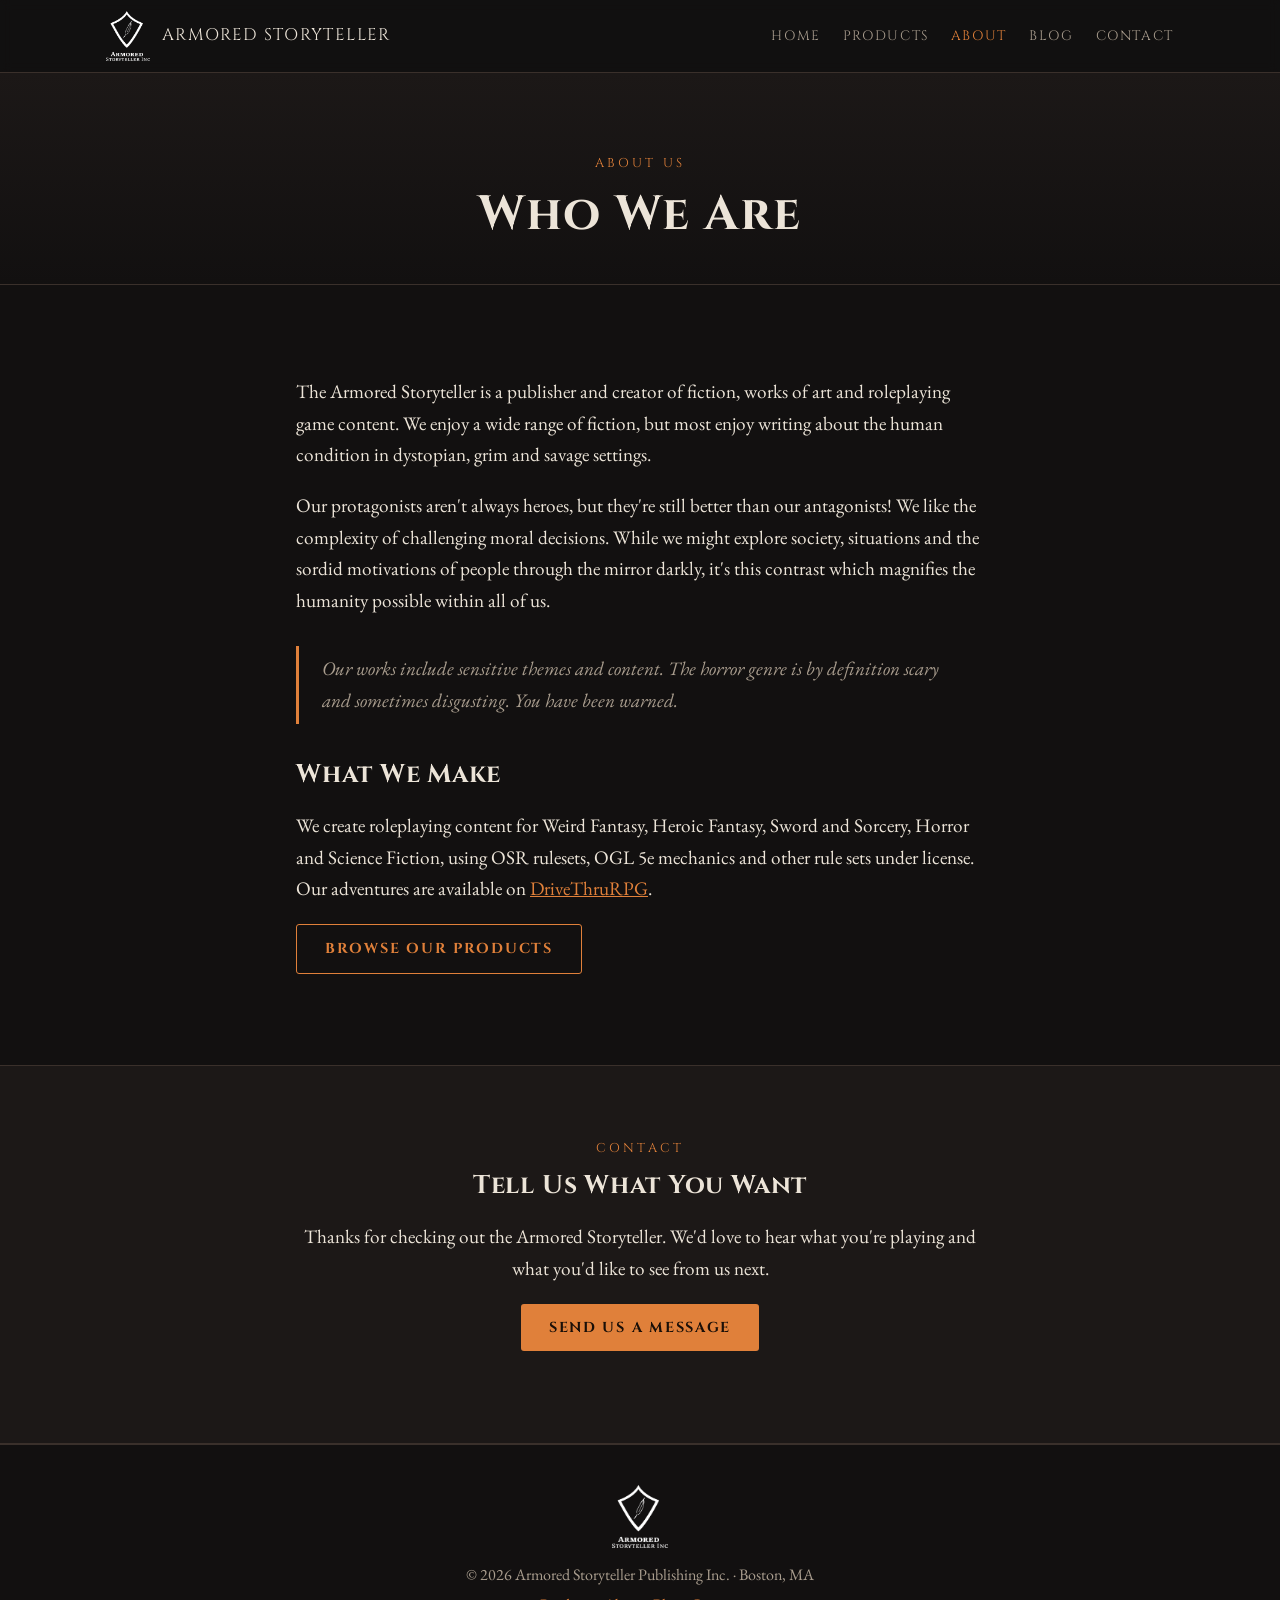
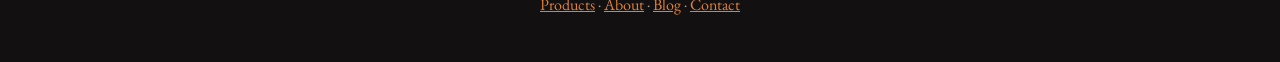
==== about.html @ 9a3fe021 "Rebuild Armored Storyteller site: home, about and blog pages" ====
<!doctype html>
<html lang="en">
<head>
  <meta charset="utf-8">
  <meta name="viewport" content="width=device-width, initial-scale=1">
  <title>About - Armored Storyteller Publishing</title>
  <meta name="description" content="Armored Storyteller is an independent publisher of fiction, art and roleplaying game content.">
  <link rel="icon" href="images/logo.png">
  <link rel="preconnect" href="https://fonts.googleapis.com">
  <link rel="preconnect" href="https://fonts.gstatic.com" crossorigin>
  <link href="https://fonts.googleapis.com/css2?family=Cinzel:wght@500;700&family=EB+Garamond:ital,wght@0,400;0,600;1,400&display=swap" rel="stylesheet">
  <link rel="stylesheet" href="style.css">
</head>
<body>

  <header class="site-header">
    <div class="wrap">
      <a class="brand" href="index.html">
        <img class="logo-img" src="images/logo-black.png" alt="">
        <span>Armored Storyteller</span>
      </a>
      <nav class="site-nav">
        <a href="index.html">Home</a>
        <a href="index.html#products">Products</a>
        <a href="about.html" aria-current="page">About</a>
        <a href="blog.html">Blog</a>
        <a href="about.html#contact">Contact</a>
      </nav>
    </div>
  </header>

  <main>
    <div class="page-head">
      <div class="wrap">
        <span class="eyebrow">About Us</span>
        <h1>Who We Are</h1>
      </div>
    </div>

    <section>
      <div class="wrap prose">
        <p>The Armored Storyteller is a publisher and creator of fiction, works of art and roleplaying game content. We enjoy a wide range of fiction, but most enjoy writing about the human condition in dystopian, grim and savage settings.</p>
        <p>Our protagonists aren't always heroes, but they're still better than our antagonists! We like the complexity of challenging moral decisions. While we might explore society, situations and the sordid motivations of people through the mirror darkly, it's this contrast which magnifies the humanity possible within all of us.</p>
        <blockquote>Our works include sensitive themes and content. The horror genre is by definition scary and sometimes disgusting. You have been warned.</blockquote>

        <h2>What We Make</h2>
        <p>We create roleplaying content for Weird Fantasy, Heroic Fantasy, Sword and Sorcery, Horror and Science Fiction, using OSR rulesets, OGL 5e mechanics and other rule sets under license. Our adventures are available on <a href="https://www.drivethrurpg.com/">DriveThruRPG</a>.</p>
        <p><a class="button ghost" href="index.html#products">Browse Our Products</a></p>
      </div>
    </section>

    <section id="contact" class="alt">
      <div class="wrap prose" style="text-align: center;">
        <span class="eyebrow">Contact</span>
        <h2 style="margin-top: 0;">Tell Us What You Want</h2>
        <p>Thanks for checking out the Armored Storyteller. We'd love to hear what you're playing and what you'd like to see from us next.</p>
        <!-- TODO: replace with the company's real contact email -->
        <p><a class="button" href="mailto:YOUR-EMAIL@example.com">Send Us a Message</a></p>
      </div>
    </section>
  </main>

  <footer class="site-footer">
    <div class="wrap">
      <img class="logo-img" src="images/logo-black.png" alt="">
      <p>&copy; 2026 Armored Storyteller Publishing Inc. &middot; Boston, MA</p>
      <p><a href="index.html#products">Products</a> &middot; <a href="about.html">About</a> &middot; <a href="blog.html">Blog</a> &middot; <a href="about.html#contact">Contact</a></p>
    </div>
  </footer>

</body>
</html>
---- style.css ----
/* Armored Storyteller Publishing - shared styles */

:root {
  --bg: #121010;
  --surface: #1c1817;
  --surface-2: #26201e;
  --border: #3a302b;
  --text: #ece4d8;
  --muted: #a99d8e;
  --ember: #e0803a;
  --ember-dark: #b55d22;
  --heading-font: "Cinzel", Georgia, serif;
  --body-font: "EB Garamond", Georgia, serif;
}

* { box-sizing: border-box; }

html { scroll-behavior: smooth; }

body {
  margin: 0;
  background: var(--bg);
  color: var(--text);
  font-family: var(--body-font);
  font-size: 1.2rem;
  line-height: 1.65;
}

img { max-width: 100%; display: block; }

a { color: var(--ember); }
a:hover { color: #f3a165; }

h1, h2, h3 {
  font-family: var(--heading-font);
  font-weight: 700;
  line-height: 1.2;
  letter-spacing: 0.03em;
  margin: 0 0 0.6em;
}

.wrap {
  max-width: 1100px;
  margin: 0 auto;
  padding: 0 16px;
}

/* ---------- Header ---------- */

.site-header {
  position: sticky;
  top: 0;
  z-index: 10;
  background: rgba(18, 16, 16, 0.94);
  border-bottom: 1px solid var(--border);
  backdrop-filter: blur(6px);
}

.site-header .wrap {
  display: flex;
  align-items: center;
  justify-content: space-between;
  gap: 16px;
  min-height: 72px;
  flex-wrap: wrap;
}

.brand {
  display: flex;
  align-items: center;
  gap: 12px;
  text-decoration: none;
  color: var(--text);
}

/* The logo file is black on white; invert it for the dark theme */
.logo-img {
  filter: invert(1);
  mix-blend-mode: screen;
}

.brand .logo-img { width: 44px; }

.brand span {
  font-family: var(--heading-font);
  font-size: 1.05rem;
  letter-spacing: 0.08em;
  text-transform: uppercase;
}

.site-nav {
  display: flex;
  flex-wrap: wrap;
  gap: 4px 22px;
}

.site-nav a {
  font-family: var(--heading-font);
  font-size: 0.85rem;
  letter-spacing: 0.12em;
  text-transform: uppercase;
  text-decoration: none;
  color: var(--muted);
  padding: 6px 0;
}

.site-nav a:hover,
.site-nav a[aria-current="page"] { color: var(--ember); }

/* ---------- Hero ---------- */

.hero {
  position: relative;
  padding: 110px 0 90px;
  background:
    linear-gradient(180deg, rgba(18,16,16,0.55) 0%, rgba(18,16,16,0.85) 70%, var(--bg) 100%),
    url("images/cavern.png") center / cover no-repeat;
  text-align: center;
}

.hero .logo-img {
  width: 150px;
  margin: 0 auto 28px;
}

.hero h1 {
  font-size: clamp(2rem, 6vw, 3.6rem);
  margin-bottom: 0.3em;
}

.hero p {
  max-width: 640px;
  margin: 0 auto 32px;
  font-size: 1.3rem;
  color: #d8cfc2;
}

.eyebrow {
  display: block;
  font-family: var(--heading-font);
  font-size: 0.8rem;
  letter-spacing: 0.25em;
  text-transform: uppercase;
  color: var(--ember);
  margin-bottom: 12px;
}

.button {
  display: inline-block;
  padding: 12px 28px;
  background: var(--ember);
  color: #1a0f08;
  font-family: var(--heading-font);
  font-weight: 700;
  font-size: 0.9rem;
  letter-spacing: 0.12em;
  text-transform: uppercase;
  text-decoration: none;
  border-radius: 3px;
}

.button:hover { background: #f09550; color: #1a0f08; }

.button.ghost {
  background: transparent;
  color: var(--ember);
  border: 1px solid var(--ember);
}

.button.ghost:hover { background: rgba(224, 128, 58, 0.12); color: var(--ember); }

/* ---------- Sections ---------- */

section { padding: 72px 0; }

.section-title {
  text-align: center;
  margin-bottom: 44px;
}

.section-title h2 { font-size: clamp(1.6rem, 4vw, 2.3rem); }

.section-title p {
  max-width: 640px;
  margin: 0 auto;
  color: var(--muted);
}

.alt { background: var(--surface); border-top: 1px solid var(--border); border-bottom: 1px solid var(--border); }

/* Featured product */

.feature {
  display: grid;
  grid-template-columns: 1fr 1fr;
  gap: 48px;
  align-items: center;
}

.feature img {
  border-radius: 4px;
  border: 1px solid var(--border);
  box-shadow: 0 20px 50px rgba(0, 0, 0, 0.5);
}

.feature h2 { font-size: clamp(1.8rem, 4vw, 2.6rem); }

.tag {
  display: inline-block;
  font-size: 0.95rem;
  color: var(--muted);
  border: 1px solid var(--border);
  border-radius: 20px;
  padding: 2px 12px;
  margin: 0 6px 16px 0;
}

/* Product grid */

.grid {
  display: grid;
  grid-template-columns: repeat(auto-fill, minmax(230px, 1fr));
  gap: 24px;
}

.card {
  background: var(--surface-2);
  border: 1px solid var(--border);
  border-radius: 4px;
  overflow: hidden;
  display: flex;
  flex-direction: column;
}

.card-art {
  aspect-ratio: 3 / 4;
  background: radial-gradient(circle at 50% 40%, #3a2a20 0%, #1a1513 75%);
  display: flex;
  align-items: center;
  justify-content: center;
  overflow: hidden;
}

.card-art img { width: 100%; height: 100%; object-fit: cover; }

.card-art .logo-img { width: 45%; height: auto; opacity: 0.35; }

.card-body {
  padding: 18px 20px 22px;
  display: flex;
  flex-direction: column;
  flex: 1;
}

.card h3 { font-size: 1.15rem; margin-bottom: 0.4em; }

.card p { margin: 0 0 16px; font-size: 1.05rem; color: var(--muted); }

.card .button { margin-top: auto; align-self: flex-start; padding: 9px 18px; font-size: 0.8rem; }

/* Two-column "coming soon" */

.forge {
  display: grid;
  grid-template-columns: repeat(auto-fit, minmax(300px, 1fr));
  gap: 32px;
}

.forge-item {
  display: grid;
  grid-template-columns: 140px 1fr;
  gap: 22px;
  align-items: start;
}

.forge-item img { border-radius: 3px; border: 1px solid var(--border); }

.forge-item h3 { font-size: 1.25rem; }

.forge-item p { margin: 0; color: var(--muted); }

/* ---------- Text pages ---------- */

.page-head {
  padding: 80px 0 40px;
  text-align: center;
  border-bottom: 1px solid var(--border);
  background: linear-gradient(180deg, var(--surface) 0%, var(--bg) 100%);
}

.page-head h1 { font-size: clamp(2rem, 5vw, 3rem); margin: 0; }

.prose {
  max-width: 720px;
  margin: 0 auto;
}

.prose h2 { font-size: 1.6rem; margin-top: 1.4em; }

.prose blockquote {
  margin: 1.5em 0;
  padding: 0.4em 1.2em;
  border-left: 3px solid var(--ember);
  color: var(--muted);
  font-style: italic;
}

.post {
  padding-bottom: 56px;
  margin-bottom: 56px;
  border-bottom: 1px solid var(--border);
}

.post:last-child { border-bottom: 0; margin-bottom: 0; }

.post h2 { font-size: clamp(1.6rem, 4vw, 2.1rem); margin: 0 0 0.3em; }

.post .meta {
  font-size: 1rem;
  color: var(--muted);
  margin-bottom: 1.4em;
}

.post-list {
  list-style: none;
  padding: 0;
  margin: 0 0 48px;
  display: grid;
  gap: 10px;
}

.post-list a { font-family: var(--heading-font); font-size: 1.05rem; text-decoration: none; }

.post-list span { color: var(--muted); font-size: 1rem; }

/* ---------- Footer ---------- */

.site-footer {
  border-top: 1px solid var(--border);
  padding: 40px 0;
  text-align: center;
  color: var(--muted);
  font-size: 1rem;
}

.site-footer .logo-img { width: 56px; margin: 0 auto 14px; }

.site-footer p { margin: 4px 0; }

/* ---------- Phones ---------- */

@media (max-width: 760px) {
  body { font-size: 1.1rem; }
  .site-header { position: static; }
  .site-header .wrap { justify-content: center; padding-top: 12px; padding-bottom: 12px; }
  .site-nav { justify-content: center; }
  .hero { padding: 70px 0 60px; }
  .feature { grid-template-columns: 1fr; gap: 28px; }
  .forge-item { grid-template-columns: 100px 1fr; }
  section { padding: 52px 0; }
}
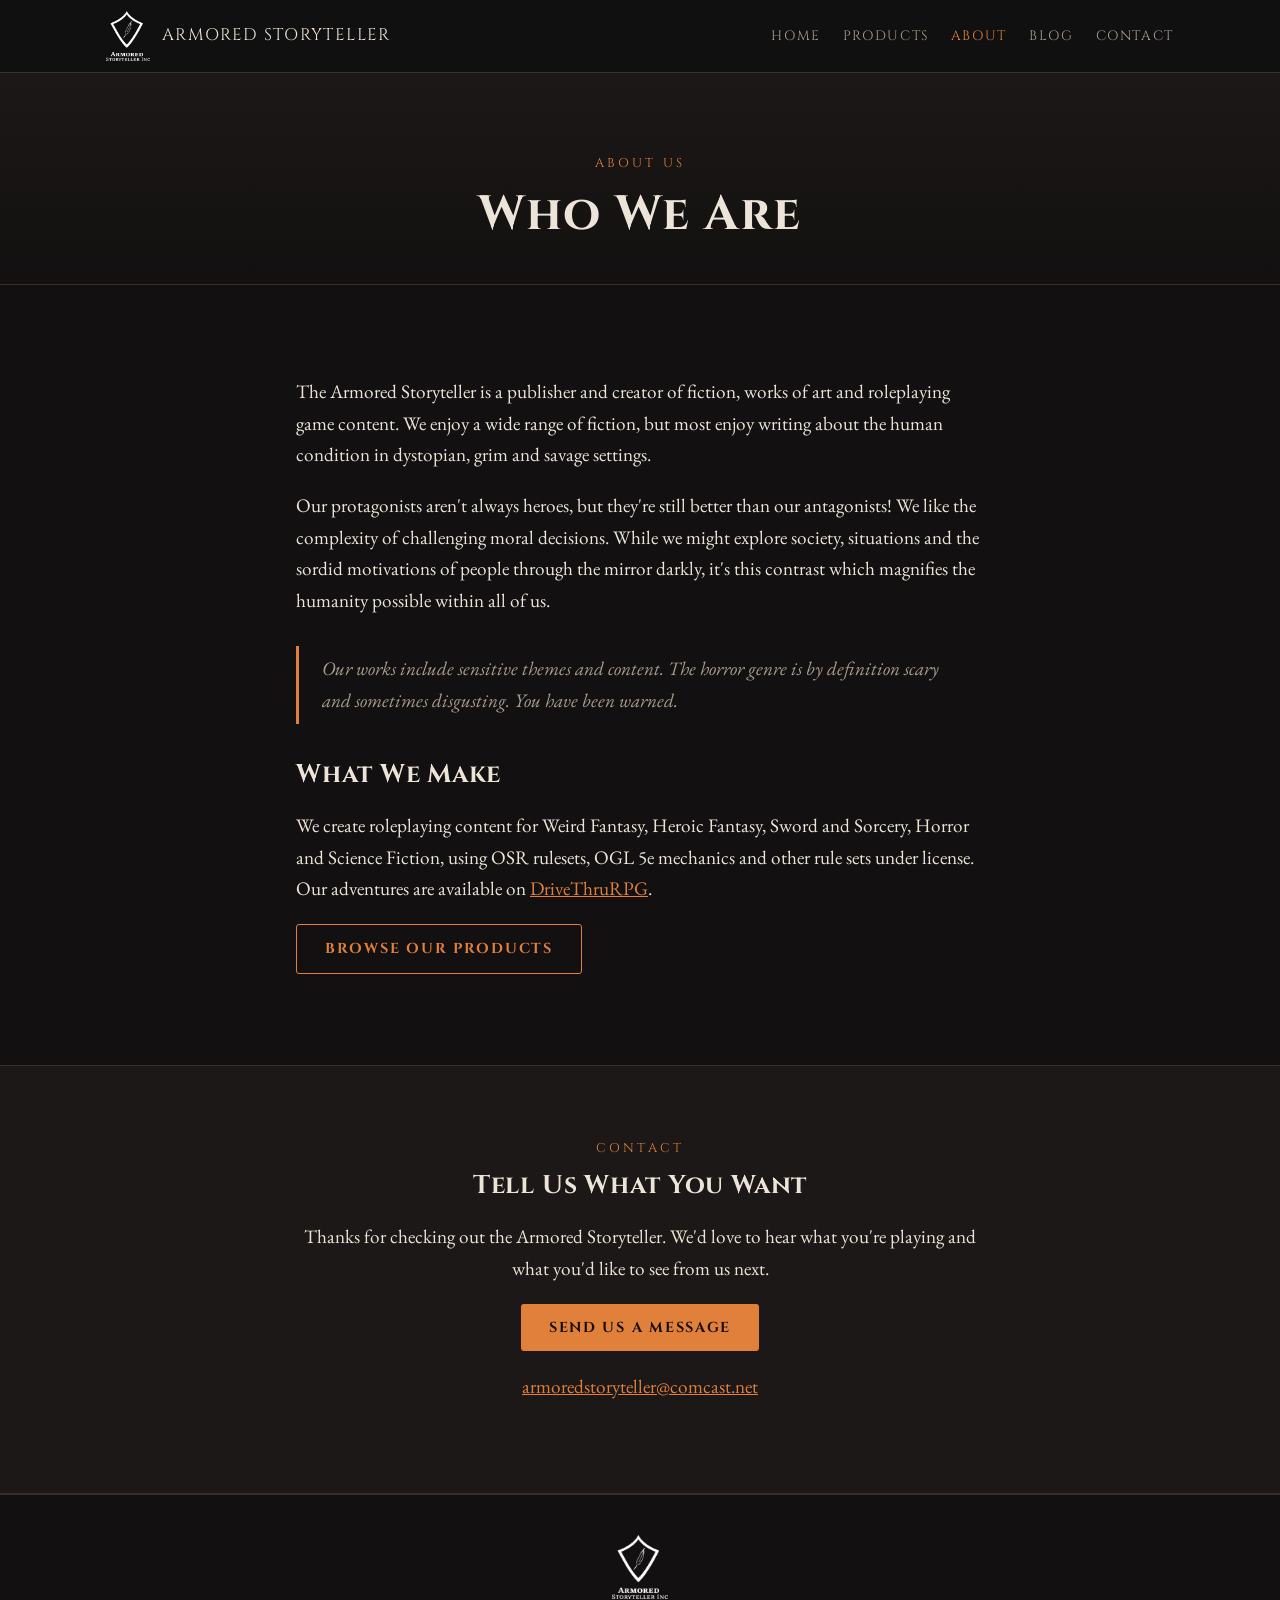
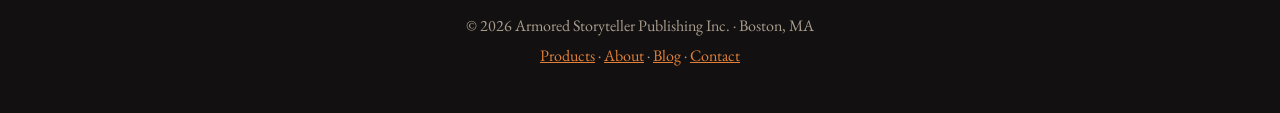
==== commit 68d977ba: "Set contact email to armoredstoryteller@comcast.net" ====
--- a/about.html
+++ b/about.html
@@ -54,8 +54,8 @@
         <span class="eyebrow">Contact</span>
         <h2 style="margin-top: 0;">Tell Us What You Want</h2>
         <p>Thanks for checking out the Armored Storyteller. We'd love to hear what you're playing and what you'd like to see from us next.</p>
-        <!-- TODO: replace with the company's real contact email -->
-        <p><a class="button" href="mailto:YOUR-EMAIL@example.com">Send Us a Message</a></p>
+        <p><a class="button" href="mailto:armoredstoryteller@comcast.net">Send Us a Message</a></p>
+        <p><a href="mailto:armoredstoryteller@comcast.net">armoredstoryteller@comcast.net</a></p>
       </div>
     </section>
   </main>
--- a/style.css
+++ b/style.css
@@ -232,8 +232,14 @@
   flex-direction: column;
 }
 
+.feature .feature-cover {
+  max-width: 420px;
+  width: 100%;
+  justify-self: center;
+}
+
 .card-art {
-  aspect-ratio: 3 / 4;
+  aspect-ratio: 600 / 775;
   background: radial-gradient(circle at 50% 40%, #3a2a20 0%, #1a1513 75%);
   display: flex;
   align-items: center;
@@ -254,6 +260,8 @@
 
 .card h3 { font-size: 1.15rem; margin-bottom: 0.4em; }
 
+.card .tag { align-self: flex-start; font-size: 0.85rem; margin-bottom: 10px; }
+
 .card p { margin: 0 0 16px; font-size: 1.05rem; color: var(--muted); }
 
 .card .button { margin-top: auto; align-self: flex-start; padding: 9px 18px; font-size: 0.8rem; }
@@ -261,6 +269,8 @@
 /* Two-column "coming soon" */
 
 .forge {
+  max-width: 760px;
+  margin: 0 auto;
   display: grid;
   grid-template-columns: repeat(auto-fit, minmax(300px, 1fr));
   gap: 32px;
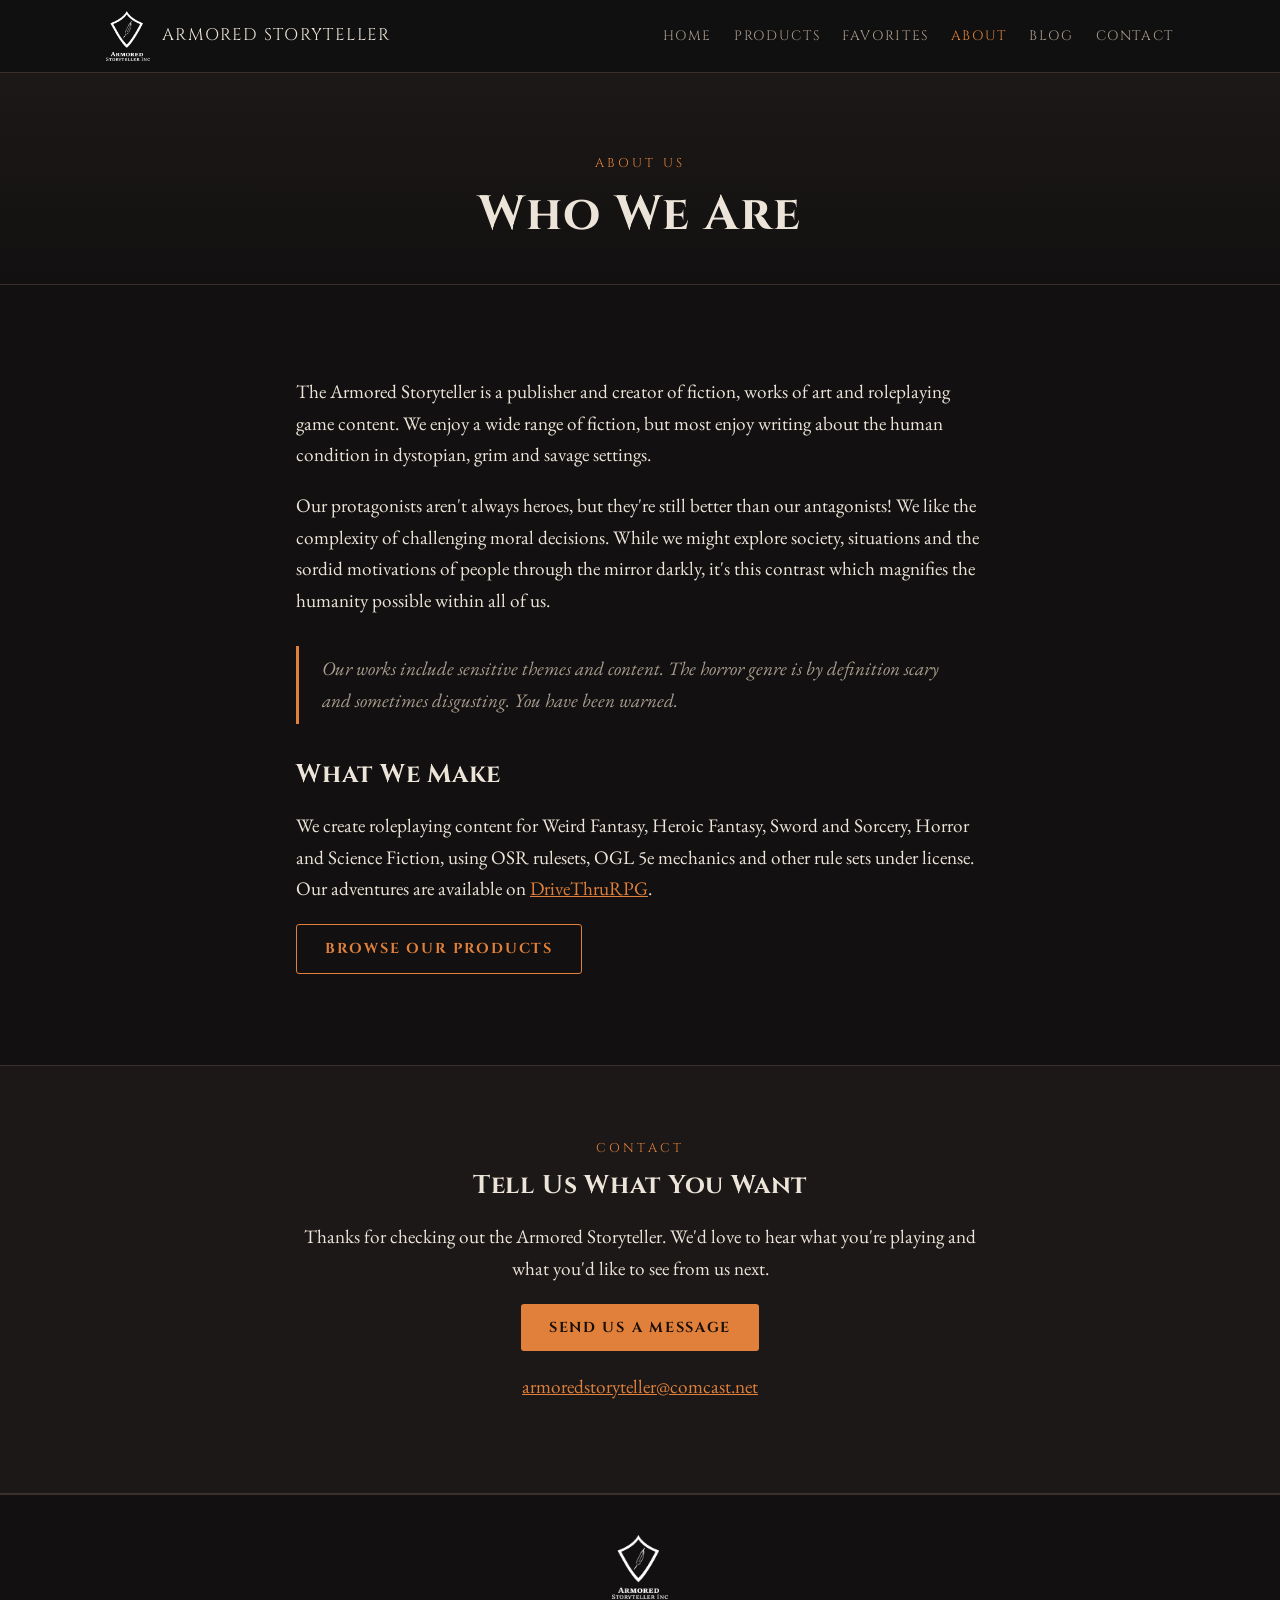
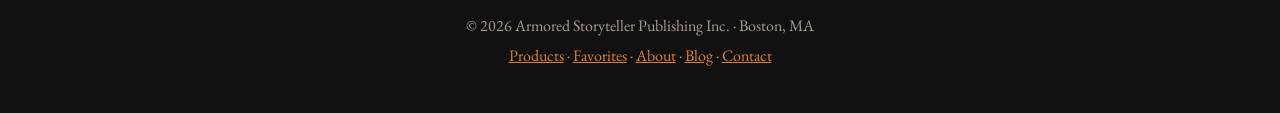
==== commit 70c6e75c: "Add Customer Favorites page with bundle list" ====
--- a/about.html
+++ b/about.html
@@ -22,6 +22,7 @@
       <nav class="site-nav">
         <a href="index.html">Home</a>
         <a href="index.html#products">Products</a>
+        <a href="favorites.html">Favorites</a>
         <a href="about.html" aria-current="page">About</a>
         <a href="blog.html">Blog</a>
         <a href="about.html#contact">Contact</a>
@@ -64,7 +65,7 @@
     <div class="wrap">
       <img class="logo-img" src="images/logo-black.png" alt="">
       <p>&copy; 2026 Armored Storyteller Publishing Inc. &middot; Boston, MA</p>
-      <p><a href="index.html#products">Products</a> &middot; <a href="about.html">About</a> &middot; <a href="blog.html">Blog</a> &middot; <a href="about.html#contact">Contact</a></p>
+      <p><a href="index.html#products">Products</a> &middot; <a href="favorites.html">Favorites</a> &middot; <a href="about.html">About</a> &middot; <a href="blog.html">Blog</a> &middot; <a href="about.html#contact">Contact</a></p>
     </div>
   </footer>
 
--- a/style.css
+++ b/style.css
@@ -289,6 +289,61 @@
 
 .forge-item p { margin: 0; color: var(--muted); }
 
+/* Customer Favorites bundles */
+
+.bundles {
+  display: grid;
+  gap: 32px;
+}
+
+.bundle {
+  display: grid;
+  grid-template-columns: minmax(0, 1fr) minmax(0, 1.1fr);
+  gap: 40px;
+  align-items: center;
+  background: var(--surface);
+  border: 1px solid var(--border);
+  border-radius: 4px;
+  padding: 36px;
+}
+
+.bundle-covers {
+  display: flex;
+  justify-content: center;
+  padding: 10px 0;
+}
+
+/* --n (number of covers) is set by favorites.html; covers overlap by 30% and always fit the column */
+.bundle-covers img {
+  --w: min(190px, calc(100% / (0.7 * var(--n, 2) + 0.3)));
+  width: var(--w);
+  min-width: 0;
+  border-radius: 3px;
+  border: 1px solid var(--border);
+  box-shadow: 0 14px 30px rgba(0, 0, 0, 0.55);
+}
+
+.bundle-covers img + img { margin-left: calc(-0.3 * var(--w)); }
+
+.bundle-covers img:nth-child(even) { transform: translateY(14px); }
+
+.bundle h2 { font-size: clamp(1.5rem, 3.5vw, 2rem); margin-bottom: 0.4em; }
+
+.bundle p { margin: 0 0 16px; color: #d8cfc2; }
+
+.bundle-list {
+  margin: 0 0 22px;
+  padding-left: 1.2em;
+}
+
+.bundle-list li { margin: 4px 0; }
+
+.bundle-list a { text-decoration: none; }
+
+.bundle-list a:hover { text-decoration: underline; }
+
+.bundle .bundle-note { color: var(--muted); font-style: italic; margin: 0; }
+
 /* ---------- Text pages ---------- */
 
 .page-head {
@@ -367,5 +422,6 @@
   .hero { padding: 70px 0 60px; }
   .feature { grid-template-columns: 1fr; gap: 28px; }
   .forge-item { grid-template-columns: 100px 1fr; }
+  .bundle { grid-template-columns: 1fr; gap: 24px; padding: 24px 18px; }
   section { padding: 52px 0; }
 }
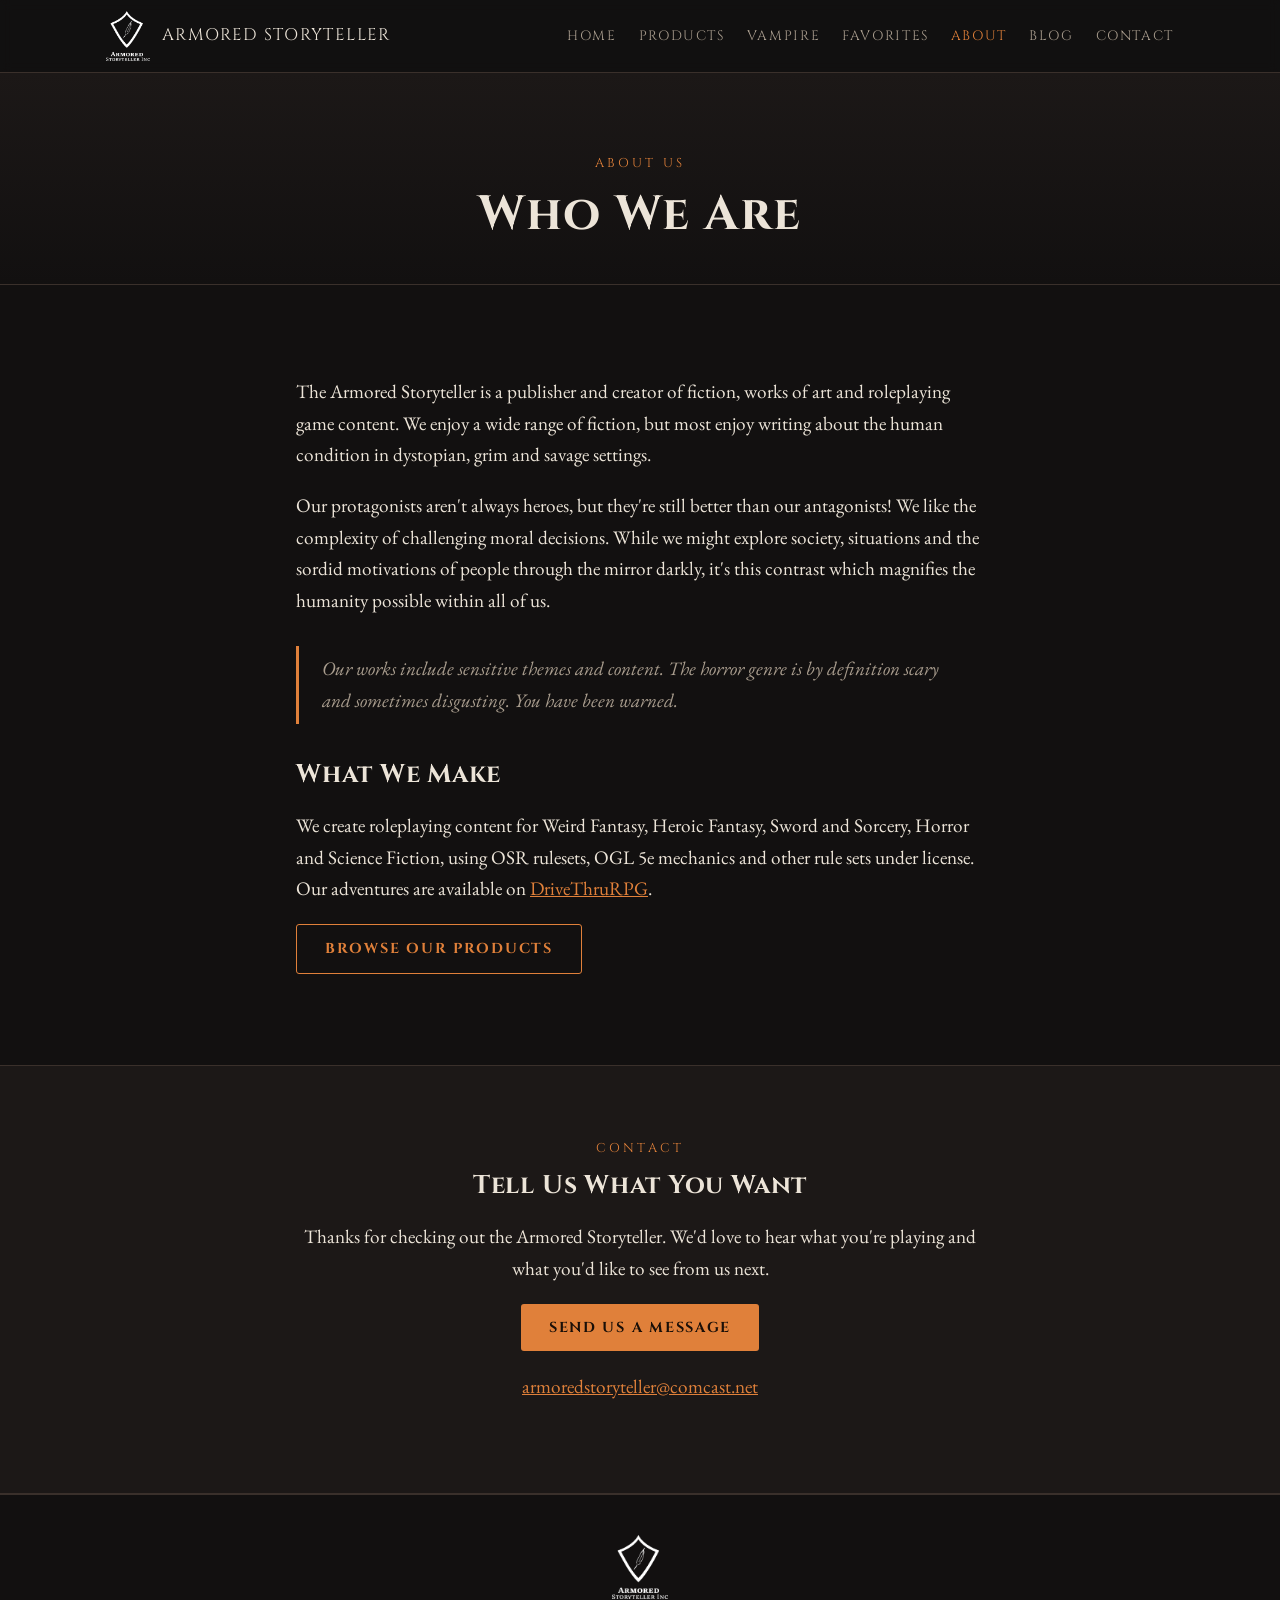
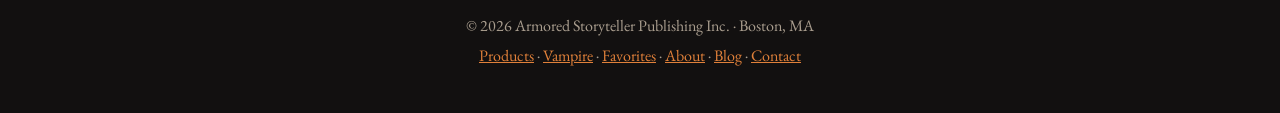
==== commit bc2179df: "Add Vampire landing page and menu link Co-Authored-By: Claude Opus 5.5 <noreply@anthropic.com>" ====
--- a/about.html
+++ b/about.html
@@ -22,6 +22,7 @@
       <nav class="site-nav">
         <a href="index.html">Home</a>
         <a href="index.html#products">Products</a>
+        <a href="vampire.html">Vampire</a>
         <a href="favorites.html">Favorites</a>
         <a href="about.html" aria-current="page">About</a>
         <a href="blog.html">Blog</a>
@@ -65,7 +66,7 @@
     <div class="wrap">
       <img class="logo-img" src="images/logo-black.png" alt="">
       <p>&copy; 2026 Armored Storyteller Publishing Inc. &middot; Boston, MA</p>
-      <p><a href="index.html#products">Products</a> &middot; <a href="favorites.html">Favorites</a> &middot; <a href="about.html">About</a> &middot; <a href="blog.html">Blog</a> &middot; <a href="about.html#contact">Contact</a></p>
+      <p><a href="index.html#products">Products</a> &middot; <a href="vampire.html">Vampire</a> &middot; <a href="favorites.html">Favorites</a> &middot; <a href="about.html">About</a> &middot; <a href="blog.html">Blog</a> &middot; <a href="about.html#contact">Contact</a></p>
     </div>
   </footer>
 
--- a/style.css
+++ b/style.css
@@ -215,6 +215,148 @@
   margin: 0 6px 16px 0;
 }
 
+/* Seasonal special section */
+
+.special {
+  background:
+    radial-gradient(ellipse at 30% 50%, rgba(160, 30, 20, 0.28) 0%, rgba(18, 16, 16, 0) 65%),
+    var(--bg);
+  border-top: 1px solid var(--ember-dark);
+  border-bottom: 1px solid var(--ember-dark);
+}
+
+.special-callout {
+  border-left: 3px solid var(--ember);
+  padding: 4px 0 4px 14px;
+  color: var(--text);
+}
+
+/* World of Darkness line (Vampire): crimson / neon-noir */
+
+.wod {
+  --blood: #c4122f;
+  --neon: #ff2d55;
+  background:
+    radial-gradient(ellipse at 22% 45%, rgba(196, 18, 47, 0.38) 0%, rgba(10, 6, 8, 0) 60%),
+    radial-gradient(ellipse at 85% 10%, rgba(255, 45, 85, 0.12) 0%, rgba(10, 6, 8, 0) 45%),
+    #0a0608;
+  border-top: 1px solid #3a0c16;
+  border-bottom: 1px solid #3a0c16;
+  padding: 84px 0;
+}
+
+.wod .eyebrow { color: var(--neon); }
+
+.wod .section-title h2 {
+  font-size: clamp(2rem, 5vw, 3rem);
+  color: #f3e9ea;
+  text-shadow: 0 0 18px rgba(255, 45, 85, 0.45);
+}
+
+.wod .section-title p { color: #c9b4b8; }
+
+.wod .feature h2 { color: #f3e9ea; }
+
+.wod-cover {
+  border-color: #5a1222 !important;
+  box-shadow: 0 0 0 1px #5a1222, 0 0 40px rgba(255, 45, 85, 0.35), 0 24px 60px rgba(0, 0, 0, 0.7) !important;
+}
+
+.wod-hook {
+  font-family: var(--heading-font);
+  font-size: 1.35rem;
+  color: var(--neon);
+  margin: -0.2em 0 0.8em;
+}
+
+.wod p { color: #e6d8da; }
+
+.wod-clans {
+  list-style: none;
+  padding: 0;
+  margin: 0 0 18px;
+  display: flex;
+  flex-wrap: wrap;
+  gap: 8px;
+}
+
+.wod-clans li {
+  font-size: 0.95rem;
+  padding: 2px 12px;
+  border: 1px solid #6b1729;
+  border-radius: 20px;
+  color: #f0c9d0;
+  background: rgba(196, 18, 47, 0.12);
+}
+
+.button.wod-button { background: var(--blood); color: #fff; }
+
+.button.wod-button:hover { background: var(--neon); color: #fff; }
+
+.button.wod-ghost { color: #ff6f8a; border-color: #ff2d55; margin-left: 8px; }
+
+.button.wod-ghost:hover { background: rgba(255, 45, 85, 0.12); color: #ff8aa0; }
+
+/* Vampire landing page */
+
+.wod-page { background: #0a0608; }
+
+.wod-title { font-size: clamp(2.2rem, 6vw, 3.4rem); color: #f3e9ea; text-shadow: 0 0 22px rgba(255, 45, 85, 0.45); margin-bottom: 0.2em; }
+
+.wod-alt { background: #120a0d; }
+
+.wod h3 { color: #f3e9ea; font-size: 1.2rem; }
+
+.wod-columns { display: grid; grid-template-columns: repeat(auto-fit, minmax(260px, 1fr)); gap: 36px; }
+
+.wod-chapters {
+  list-style: none;
+  margin: 0 auto;
+  padding: 0;
+  max-width: 820px;
+  columns: 2;
+  column-gap: 48px;
+}
+
+.wod-chapters li {
+  display: flex;
+  justify-content: space-between;
+  gap: 12px;
+  padding: 7px 0;
+  border-bottom: 1px dotted #4a1320;
+  break-inside: avoid;
+  color: #e6d8da;
+  font-size: 1.1rem;
+}
+
+.wod-chapters b { color: var(--neon); font-weight: 600; }
+
+.wod-chapter-key span { color: var(--neon); font-style: italic; }
+
+.wod-legal { font-size: 0.9rem; color: #9c868a !important; margin-top: 28px; }
+
+@media (max-width: 760px) {
+  .wod-chapters { columns: 1; }
+}
+
+/* Slim "new bundle" strip */
+
+.bundle-strip { padding: 22px 0; background: var(--surface); }
+
+.bundle-strip .wrap {
+  display: flex;
+  align-items: center;
+  justify-content: space-between;
+  gap: 16px 28px;
+  flex-wrap: wrap;
+}
+
+.bundle-strip p { margin: 0; flex: 1 1 480px; }
+
+.bundle-strip .eyebrow { display: inline; margin-right: 8px; }
+
+.bundle-strip s { color: var(--muted); margin-left: 6px; }
+
 /* Product grid */
 
 .grid {
@@ -269,7 +411,7 @@
 /* Two-column "coming soon" */
 
 .forge {
-  max-width: 760px;
+  max-width: 1000px;
   margin: 0 auto;
   display: grid;
   grid-template-columns: repeat(auto-fit, minmax(300px, 1fr));
@@ -343,6 +485,17 @@
 .bundle-list a:hover { text-decoration: underline; }
 
 .bundle .bundle-note { color: var(--muted); font-style: italic; margin: 0; }
+
+.bundle .bundle-price { display: flex; align-items: baseline; gap: 12px; margin-bottom: 18px; }
+
+.bundle-price strong { font-family: var(--heading-font); font-size: 1.6rem; color: var(--text); }
+
+.bundle-price s { color: var(--muted); font-size: 1.1rem; }
+
+/* Seasonal / special-offer highlight */
+.bundle-special { border-color: var(--ember); box-shadow: 0 0 0 1px var(--ember-dark), 0 18px 40px rgba(224, 128, 58, 0.12); }
+
+.tag-special { background: var(--ember); border-color: var(--ember); color: #1a0f08; font-weight: 600; }
 
 /* ---------- Text pages ---------- */
 
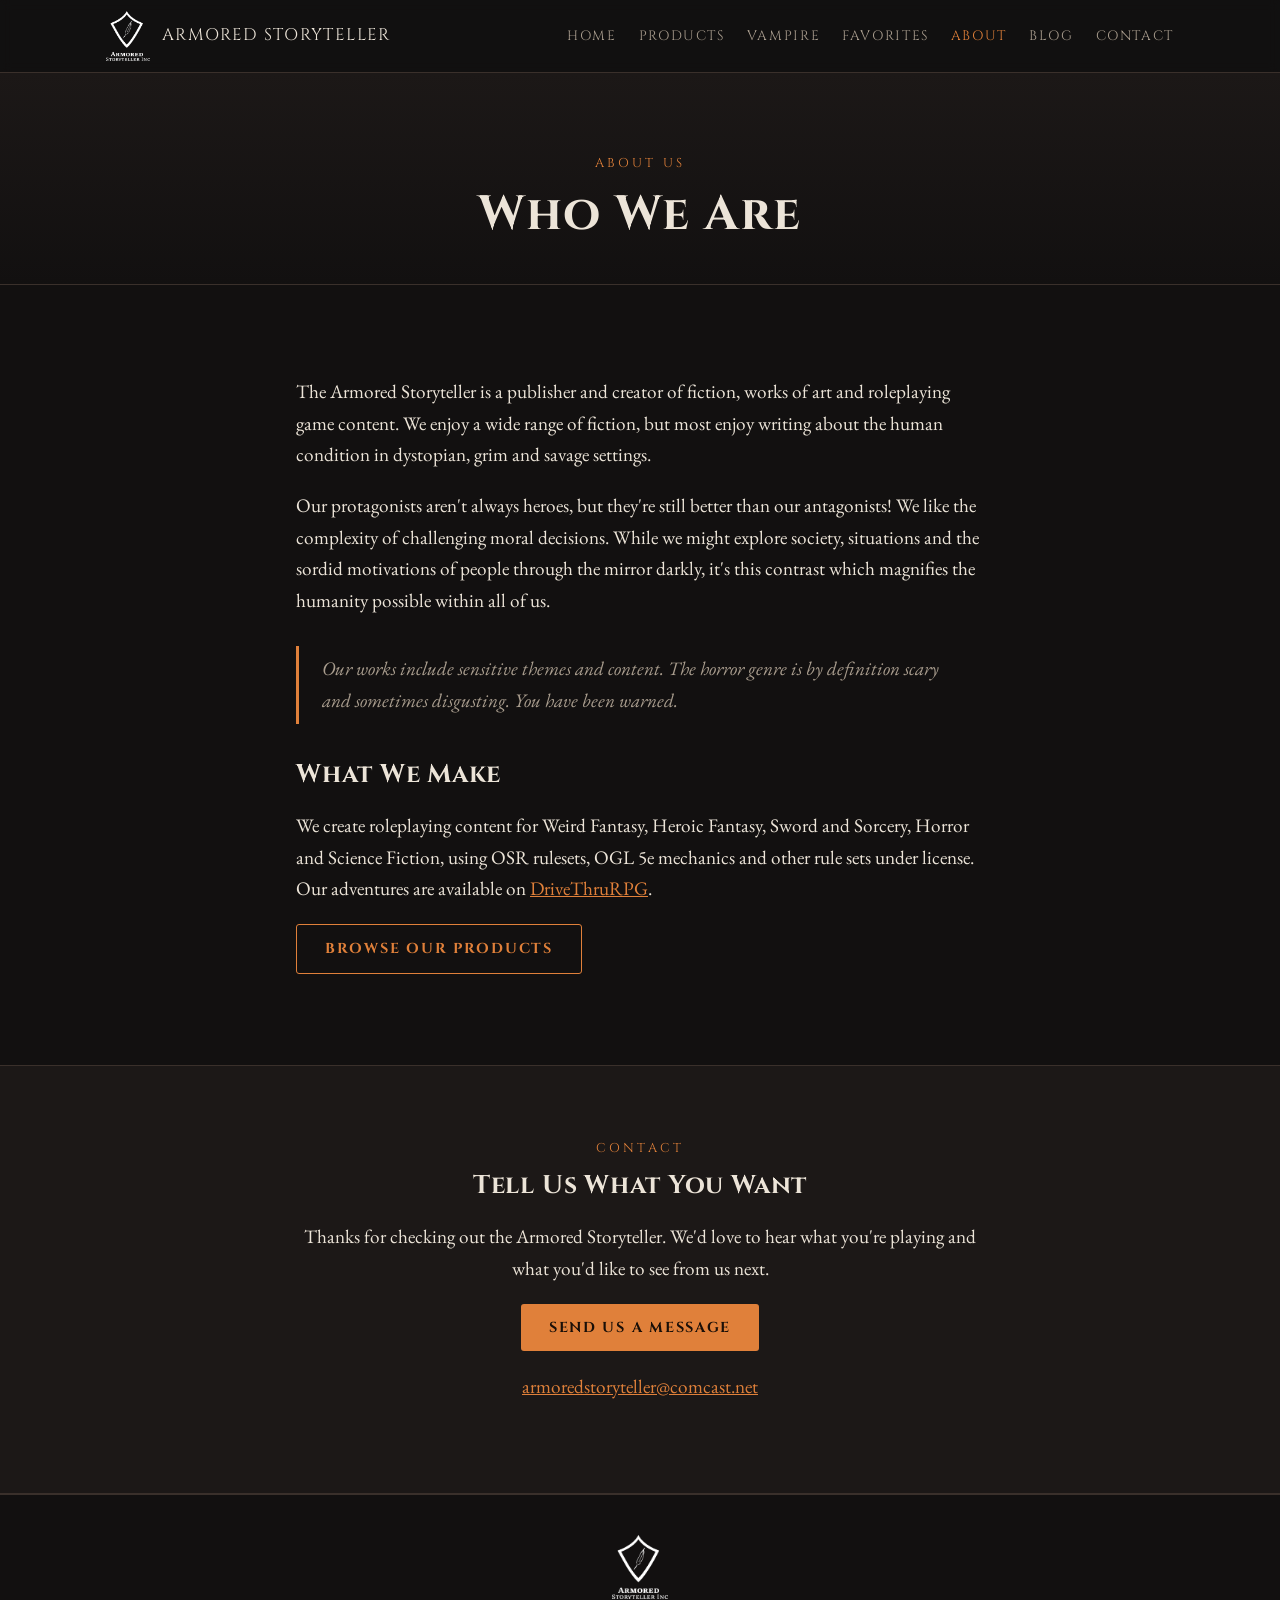
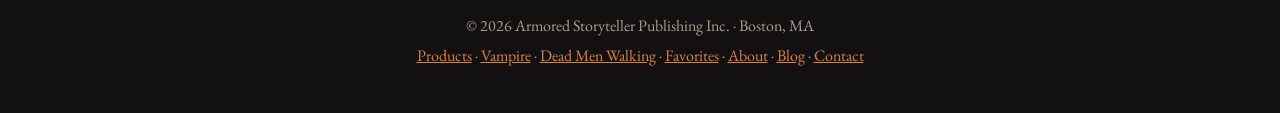
==== commit 1ab390a3: "Add Dead Men Walking landing page Co-Authored-By: Claude Opus 5.5 <noreply@anthropic.com>" ====
--- a/about.html
+++ b/about.html
@@ -66,7 +66,7 @@
     <div class="wrap">
       <img class="logo-img" src="images/logo-black.png" alt="">
       <p>&copy; 2026 Armored Storyteller Publishing Inc. &middot; Boston, MA</p>
-      <p><a href="index.html#products">Products</a> &middot; <a href="vampire.html">Vampire</a> &middot; <a href="favorites.html">Favorites</a> &middot; <a href="about.html">About</a> &middot; <a href="blog.html">Blog</a> &middot; <a href="about.html#contact">Contact</a></p>
+      <p><a href="index.html#products">Products</a> &middot; <a href="vampire.html">Vampire</a> &middot; <a href="dead-men-walking.html">Dead Men Walking</a> &middot; <a href="favorites.html">Favorites</a> &middot; <a href="about.html">About</a> &middot; <a href="blog.html">Blog</a> &middot; <a href="about.html#contact">Contact</a></p>
     </div>
   </footer>
 
--- a/style.css
+++ b/style.css
@@ -578,3 +578,57 @@
   .bundle { grid-template-columns: 1fr; gap: 24px; padding: 24px 18px; }
   section { padding: 52px 0; }
 }
+
+/* Dead Men Walking page: ash, smoke and blood */
+
+.dmw-page { background: #0b0b0b; }
+
+.dmw {
+  --toxic: #d8261b;
+  --ash: #b9b2a8;
+  background:
+    radial-gradient(ellipse at 25% 40%, rgba(216, 38, 27, 0.22) 0%, rgba(11, 11, 11, 0) 60%),
+    #0b0b0b;
+  border-top: 1px solid #2a1512;
+  padding: 80px 0;
+}
+
+.dmw-alt { background: #141210; }
+
+.dmw .eyebrow { color: #ff4a3d; }
+
+.dmw h2, .dmw h3, .dmw-title { color: #efe9e2; }
+
+.dmw-title { font-size: clamp(2.3rem, 6vw, 3.6rem); text-shadow: 0 0 20px rgba(216, 38, 27, 0.5); margin-bottom: 0.2em; }
+
+.dmw p { color: #ddd5cb; }
+
+.dmw-hook { font-family: var(--heading-font); font-size: 1.2rem; color: #ff4a3d !important; font-style: italic; }
+
+.dmw-cover { border-color: #4a1a15 !important; box-shadow: 0 0 0 1px #4a1a15, 0 0 36px rgba(216, 38, 27, 0.35), 0 24px 60px rgba(0, 0, 0, 0.75) !important; }
+
+.dmw-tags { list-style: none; padding: 0; margin: 0 0 18px; display: flex; flex-wrap: wrap; gap: 8px; }
+
+.dmw-tags li { font-size: 0.95rem; padding: 2px 12px; border: 1px solid #5a2019; border-radius: 20px; color: #f1cfc9; background: rgba(216, 38, 27, 0.1); }
+
+.button.dmw-button { background: var(--toxic); color: #fff; }
+
+.button.dmw-button:hover { background: #ff4a3d; color: #fff; }
+
+.dmw-small { font-size: 0.95rem; color: var(--ash) !important; font-style: italic; }
+
+.dmw-columns { display: grid; grid-template-columns: repeat(auto-fit, minmax(240px, 1fr)); gap: 32px; }
+
+.dmw-columns h3 { font-size: 1.15rem; }
+
+.dmw-chapters { list-style: none; padding: 0; margin: 0; }
+
+.dmw-chapters li { display: flex; justify-content: space-between; gap: 16px; padding: 9px 0; border-bottom: 1px dotted #4a1a15; color: #ddd5cb; font-size: 1.1rem; }
+
+.dmw-chapters b { color: #ff4a3d; font-weight: 600; }
+
+.dmw-legal { font-size: 0.9rem; color: #8f877d !important; margin-top: 24px; }
+
+@media (max-width: 760px) {
+  .dmw-feature-art .dmw-cover { order: -1; }
+}
